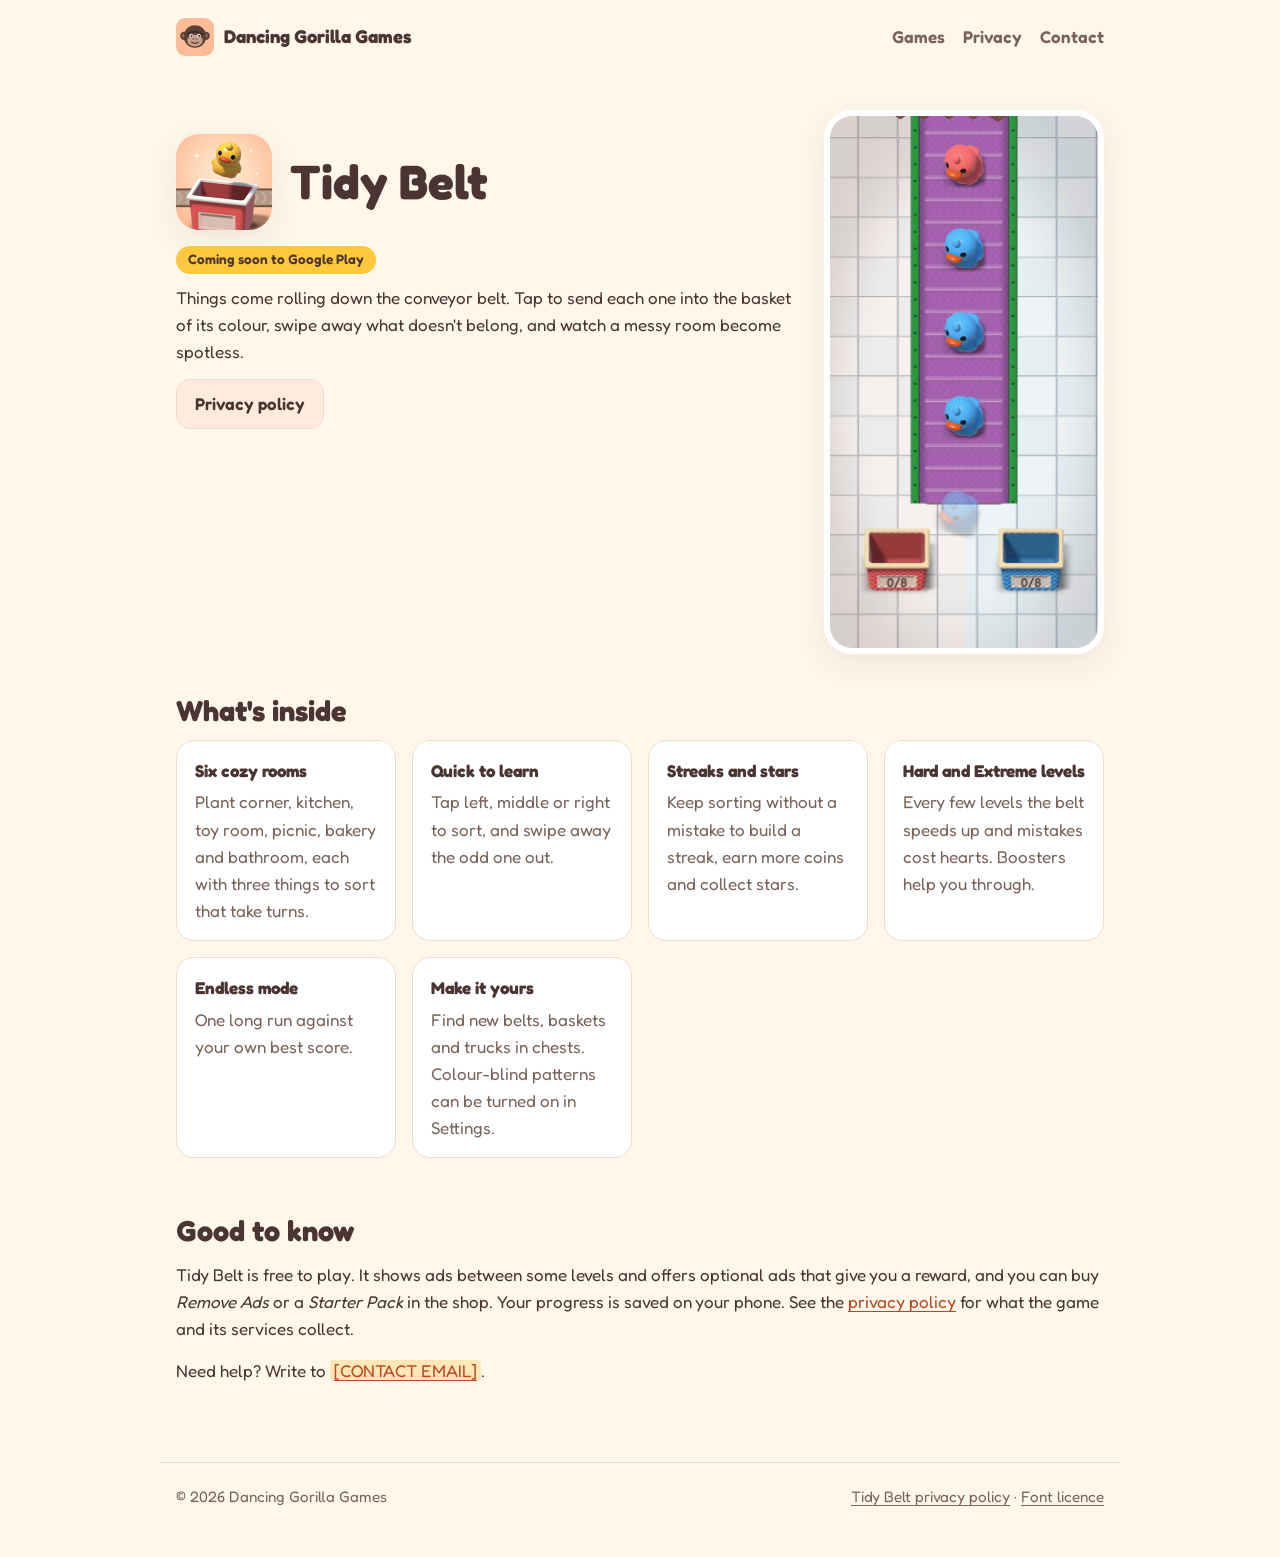
==== tidybelt/index.html @ 884629a8 "Add the Dancing Gorilla Games website Studio home page, the Tidy Belt page and privacy policy, app-a" ====
<!doctype html>
<html lang="en">
<head>
<meta charset="utf-8">
<meta name="viewport" content="width=device-width, initial-scale=1">
<title>Tidy Belt</title>
<meta name="description" content="Tidy Belt is a cozy sorting game: send everything on the conveyor belt into the right basket and tidy up six rooms.">
<link rel="icon" href="../assets/favicon.svg" type="image/svg+xml">
<link rel="apple-touch-icon" href="../assets/apple-touch-icon.png">
<link rel="stylesheet" href="../assets/site.css">
</head>
<body>
<header class="site-header">
  <div class="wrap">
    <a class="brand" href="../"><img src="../assets/favicon.svg" alt="" width="38" height="38">Dancing Gorilla Games</a>
    <nav class="nav" aria-label="Main">
      <a href="../#games">Games</a>
      <a href="privacy/">Privacy</a>
      <a href="../#contact">Contact</a>
    </nav>
  </div>
</header>

<main class="wrap">
  <section class="game-hero">
    <div>
      <div class="title">
        <img class="icon" src="../assets/tidybelt-icon-192.png" alt="Tidy Belt app icon" width="96" height="96">
        <h1>Tidy Belt</h1>
      </div>
      <span class="pill">Coming soon to Google Play</span>
      <p class="lead">Things come rolling down the conveyor belt. Tap to send each one into the basket of its colour, swipe away what doesn't belong, and watch a messy room become spotless.</p>
      <div class="actions">
        <a class="button secondary" href="privacy/">Privacy policy</a>
      </div>
    </div>
    <img class="screenshot" src="../assets/tidybelt-screenshot.jpg" alt="Tidy Belt gameplay: red and blue rubber ducks on a conveyor belt above a red and a blue basket" width="280" height="556">
  </section>

  <section class="section">
    <h2>What's inside</h2>
    <ul class="features">
      <li><strong>Six cozy rooms</strong><span>Plant corner, kitchen, toy room, picnic, bakery and bathroom, each with three things to sort that take turns.</span></li>
      <li><strong>Quick to learn</strong><span>Tap left, middle or right to sort, and swipe away the odd one out.</span></li>
      <li><strong>Streaks and stars</strong><span>Keep sorting without a mistake to build a streak, earn more coins and collect stars.</span></li>
      <li><strong>Hard and Extreme levels</strong><span>Every few levels the belt speeds up and mistakes cost hearts. Boosters help you through.</span></li>
      <li><strong>Endless mode</strong><span>One long run against your own best score.</span></li>
      <li><strong>Make it yours</strong><span>Find new belts, baskets and trucks in chests. Colour-blind patterns can be turned on in Settings.</span></li>
    </ul>
  </section>

  <section class="section">
    <h2>Good to know</h2>
    <p>Tidy Belt is free to play. It shows ads between some levels and offers optional ads that give you a reward, and you can buy <em>Remove Ads</em> or a <em>Starter Pack</em> in the shop. Your progress is saved on your phone. See the <a href="privacy/">privacy policy</a> for what the game and its services collect.</p>
    <p>Need help? Write to <a href="mailto:[CONTACT EMAIL]"><mark>[CONTACT EMAIL]</mark></a>.</p>
  </section>
</main>

<footer class="site-footer">
  <div class="wrap">
    <span>© 2026 Dancing Gorilla Games</span>
    <span><a href="privacy/">Tidy Belt privacy policy</a> · <a href="../assets/fonts/OFL.txt">Font licence</a></span>
  </div>
</footer>
</body>
</html>
---- assets/site.css ----
/* Dancing Gorilla Games: one stylesheet for every page. Colours come from the Tidy Belt icon. */

@font-face { font-family: "Fredoka"; src: url("fonts/Fredoka-Regular.ttf") format("truetype"); font-weight: 400; font-display: swap; }
@font-face { font-family: "Fredoka"; src: url("fonts/Fredoka-SemiBold.ttf") format("truetype"); font-weight: 600; font-display: swap; }
@font-face { font-family: "Fredoka"; src: url("fonts/Fredoka-Bold.ttf") format("truetype"); font-weight: 700; font-display: swap; }

:root {
  --bg: #FFF7EC;
  --bg-soft: #FFEBDD;
  --card: #FFFFFF;
  --ink: #4A3530;
  --ink-soft: #7A6358;
  --line: #F0DCCB;
  --peach: #FFBC96;
  --accent: #E8603C;
  --accent-ink: #FFFFFF;
  --yellow: #FFC83D;
  --link: #B8461F;
  --mark: #FFE7B8;
  --shadow: 0 10px 30px rgba(120, 70, 40, 0.10);
  color-scheme: light;
}
@media (prefers-color-scheme: dark) {
  :root {
    --bg: #1F1916;
    --bg-soft: #2A211D;
    --card: #2E2521;
    --ink: #F6E9DE;
    --ink-soft: #CBB6A8;
    --line: #463833;
    --peach: #8A5A44;
    --accent: #FF8A5C;
    --accent-ink: #2A1A12;
    --yellow: #FFCF5A;
    --link: #FFB08A;
    --mark: #5A4325;
    --shadow: 0 10px 30px rgba(0, 0, 0, 0.35);
    color-scheme: dark;
  }
}

* { box-sizing: border-box; }
html { -webkit-text-size-adjust: 100%; }
body {
  margin: 0;
  background: var(--bg);
  color: var(--ink);
  font: 400 17px/1.6 "Fredoka", system-ui, -apple-system, "Segoe UI", Roboto, sans-serif;
}
img { max-width: 100%; display: block; }
a { color: var(--link); text-underline-offset: 3px; }
a:hover { text-decoration-thickness: 2px; }
h1, h2, h3 { line-height: 1.2; margin: 0 0 12px; font-weight: 700; }
h1 { font-size: clamp(2rem, 6vw, 3rem); }
h2 { font-size: clamp(1.4rem, 4vw, 1.8rem); }
p { margin: 0 0 14px; }
mark { background: var(--mark); color: inherit; padding: 0 4px; border-radius: 4px; }

.wrap { max-width: 960px; margin: 0 auto; padding: 0 16px; }

/* Header */
.site-header { padding: 18px 0; }
.site-header .wrap { display: flex; align-items: center; justify-content: space-between; gap: 16px; flex-wrap: wrap; }
.brand { display: flex; align-items: center; gap: 10px; color: var(--ink); text-decoration: none; font-weight: 700; font-size: 1.15rem; }
.brand img { width: 38px; height: 38px; flex: none; }
.nav { display: flex; gap: 18px; flex-wrap: wrap; }
.nav a { color: var(--ink-soft); text-decoration: none; font-weight: 600; }
.nav a:hover, .nav a[aria-current="page"] { color: var(--ink); }

/* Hero */
.hero { padding: 40px 0 28px; }
.hero p.lead { font-size: 1.2rem; color: var(--ink-soft); max-width: 620px; }

/* Cards */
.section { padding: 28px 0; }
.card {
  background: var(--card);
  border: 1px solid var(--line);
  border-radius: 24px;
  box-shadow: var(--shadow);
  padding: 24px;
}
.game-card { display: grid; grid-template-columns: 140px 1fr; gap: 24px; align-items: center; }
.game-card .icon, .game-hero .icon { border-radius: 24%; box-shadow: var(--shadow); }
.game-card h3 { font-size: 1.6rem; margin-bottom: 6px; }
.game-card p { color: var(--ink-soft); }
@media (max-width: 560px) {
  .game-card { grid-template-columns: 1fr; text-align: center; }
  .game-card .icon { width: 120px; margin: 0 auto; }
  .game-card .actions { justify-content: center; }
}

.pill {
  display: inline-block;
  background: var(--yellow);
  color: #4A3530;
  font-weight: 600;
  font-size: 0.85rem;
  border-radius: 999px;
  padding: 3px 12px;
  margin-bottom: 10px;
}
.actions { display: flex; gap: 12px; flex-wrap: wrap; margin-top: 6px; }
.button {
  display: inline-block;
  background: var(--accent);
  color: var(--accent-ink);
  text-decoration: none;
  font-weight: 600;
  border-radius: 14px;
  padding: 10px 18px;
  box-shadow: 0 4px 0 rgba(0, 0, 0, 0.15);
}
.button.secondary { background: var(--bg-soft); color: var(--ink); box-shadow: none; border: 1px solid var(--line); }
.button:hover { filter: brightness(1.05); text-decoration: none; }

/* Game page */
.game-hero { display: grid; grid-template-columns: 1fr 280px; gap: 32px; align-items: start; padding: 36px 0 12px; }
.game-hero > div { padding-top: 24px; }
.game-hero .title { display: flex; align-items: center; gap: 18px; margin-bottom: 14px; }
.game-hero .title img { width: 96px; height: 96px; }
.game-hero .title h1 { margin: 0; }
.screenshot { border-radius: 28px; border: 6px solid var(--card); box-shadow: var(--shadow); width: 100%; max-width: 280px; height: auto; margin: 0 auto; }
@media (max-width: 720px) {
  .game-hero { grid-template-columns: 1fr; }
}
.features { display: grid; grid-template-columns: repeat(auto-fit, minmax(220px, 1fr)); gap: 16px; padding: 0; list-style: none; margin: 0; }
.features li { background: var(--card); border: 1px solid var(--line); border-radius: 18px; padding: 16px 18px; }
.features strong { display: block; margin-bottom: 4px; }
.features span { color: var(--ink-soft); }

/* Long text (privacy policy) */
.doc { max-width: 760px; margin: 0 auto; }
.doc h1 { font-size: clamp(1.8rem, 5vw, 2.4rem); margin-bottom: 4px; }
.doc h2 { font-size: 1.25rem; color: var(--link); margin: 30px 0 8px; }
.doc .meta { color: var(--ink-soft); margin-bottom: 20px; }
.doc ul { padding-left: 1.2em; }
.doc li { margin: 4px 0; }
.doc table { width: 100%; border-collapse: collapse; margin: 8px 0; font-size: 0.95rem; }
.doc th, .doc td { text-align: left; vertical-align: top; padding: 9px 8px; border-bottom: 1px solid var(--line); }
.doc th { color: var(--ink-soft); font-weight: 600; }
@media (max-width: 560px) {
  .doc table, .doc thead, .doc tbody, .doc tr, .doc th, .doc td { display: block; }
  .doc thead { display: none; }
  .doc td { border: 0; padding: 2px 0; }
  .doc tr { border-bottom: 1px solid var(--line); padding: 10px 0; }
  .doc td:first-child { font-weight: 600; }
}

/* Footer */
.site-footer { padding: 36px 0 48px; color: var(--ink-soft); font-size: 0.95rem; }
.site-footer .wrap { display: flex; justify-content: space-between; gap: 16px; flex-wrap: wrap; border-top: 1px solid var(--line); padding-top: 22px; }
.site-footer a { color: var(--ink-soft); }
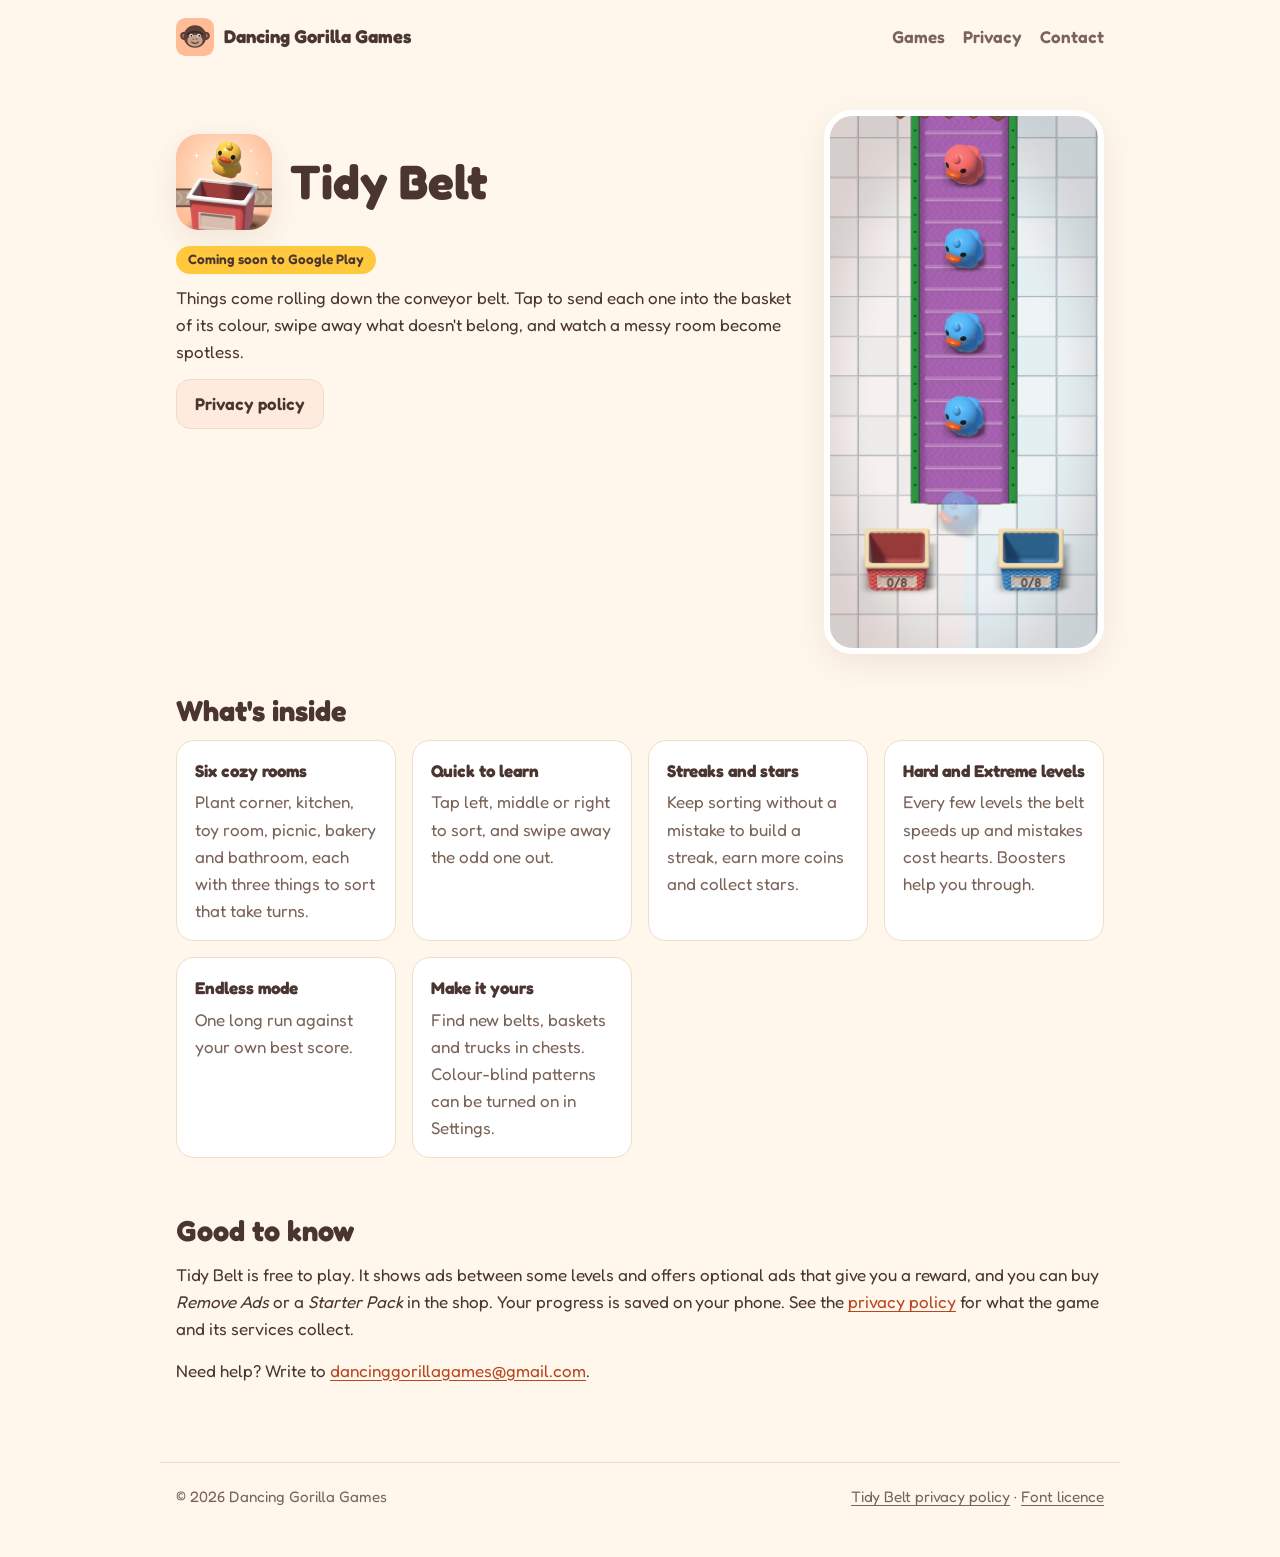
==== commit f030d513: "Add the studio contact email and country" ====
--- a/tidybelt/index.html
+++ b/tidybelt/index.html
@@ -52,7 +52,7 @@
   <section class="section">
     <h2>Good to know</h2>
     <p>Tidy Belt is free to play. It shows ads between some levels and offers optional ads that give you a reward, and you can buy <em>Remove Ads</em> or a <em>Starter Pack</em> in the shop. Your progress is saved on your phone. See the <a href="privacy/">privacy policy</a> for what the game and its services collect.</p>
-    <p>Need help? Write to <a href="mailto:[CONTACT EMAIL]"><mark>[CONTACT EMAIL]</mark></a>.</p>
+    <p>Need help? Write to <a href="mailto:dancinggorillagames@gmail.com">dancinggorillagames@gmail.com</a>.</p>
   </section>
 </main>
 
